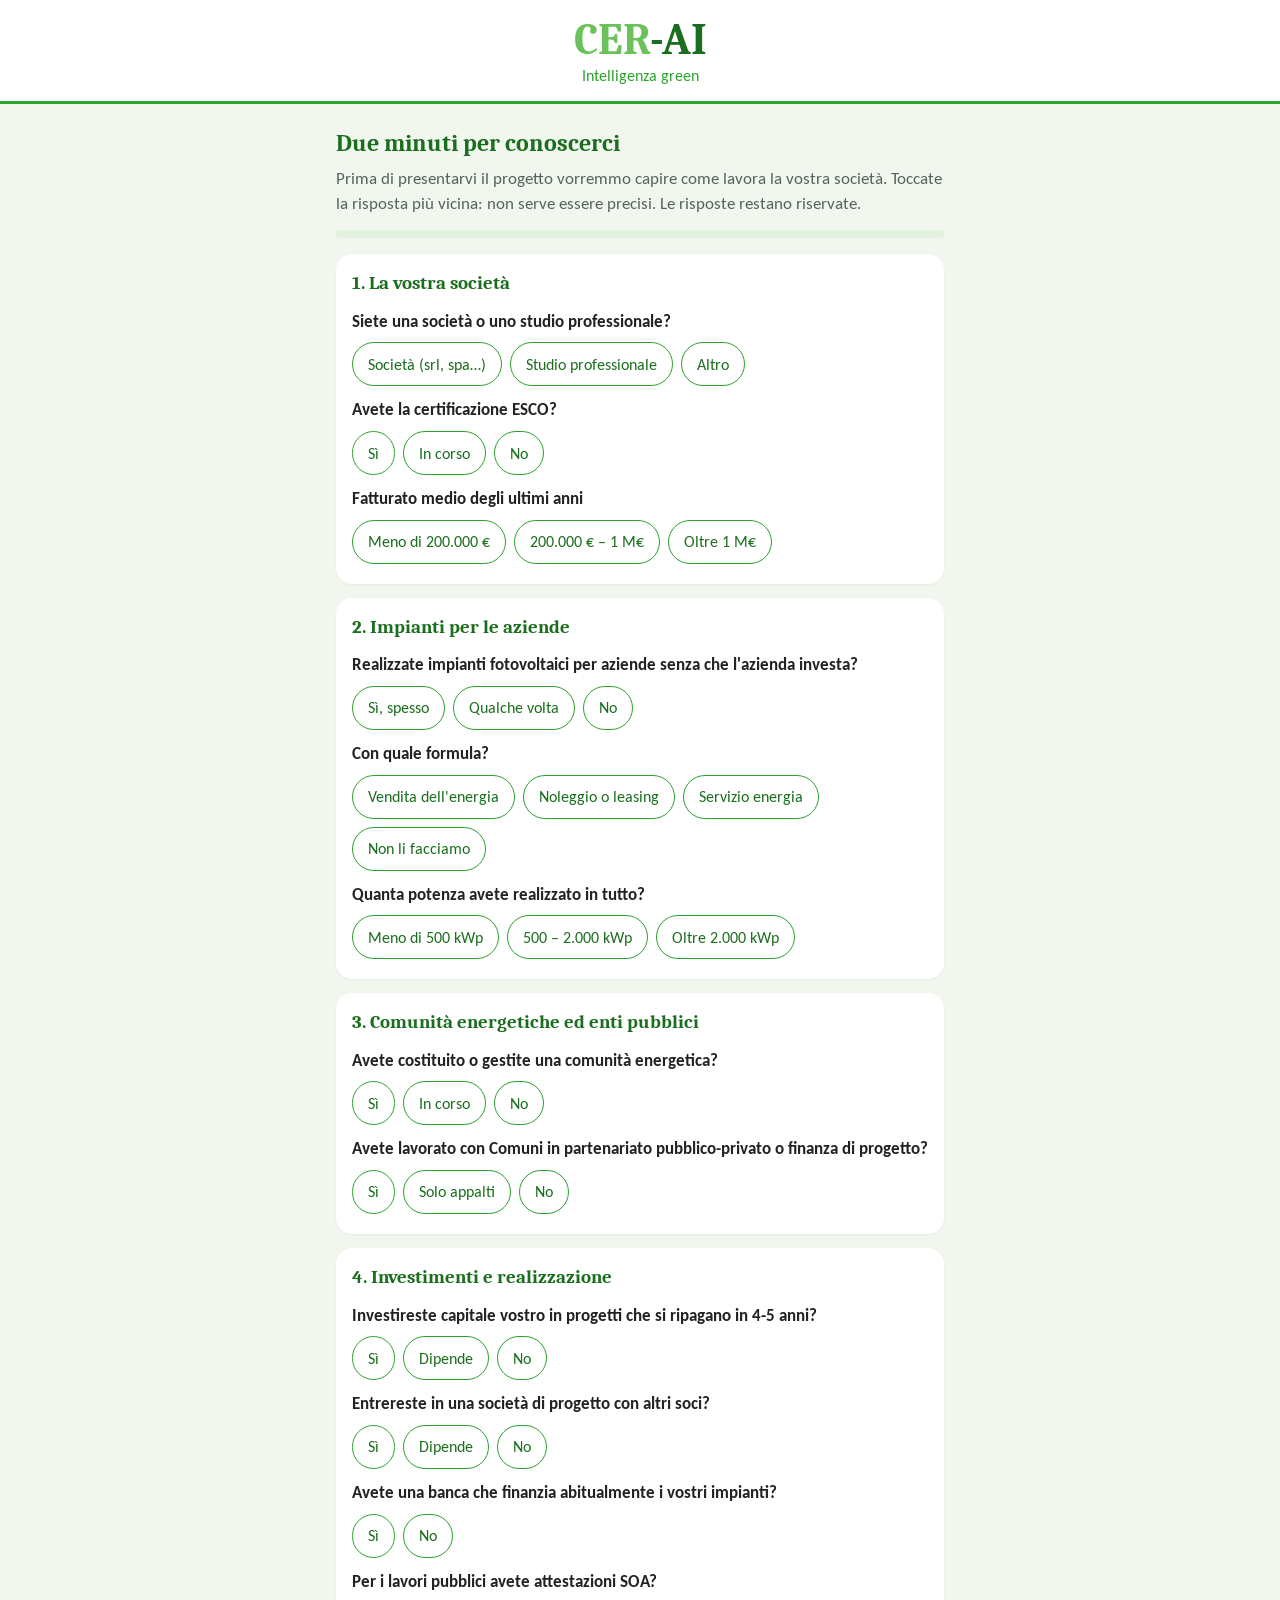
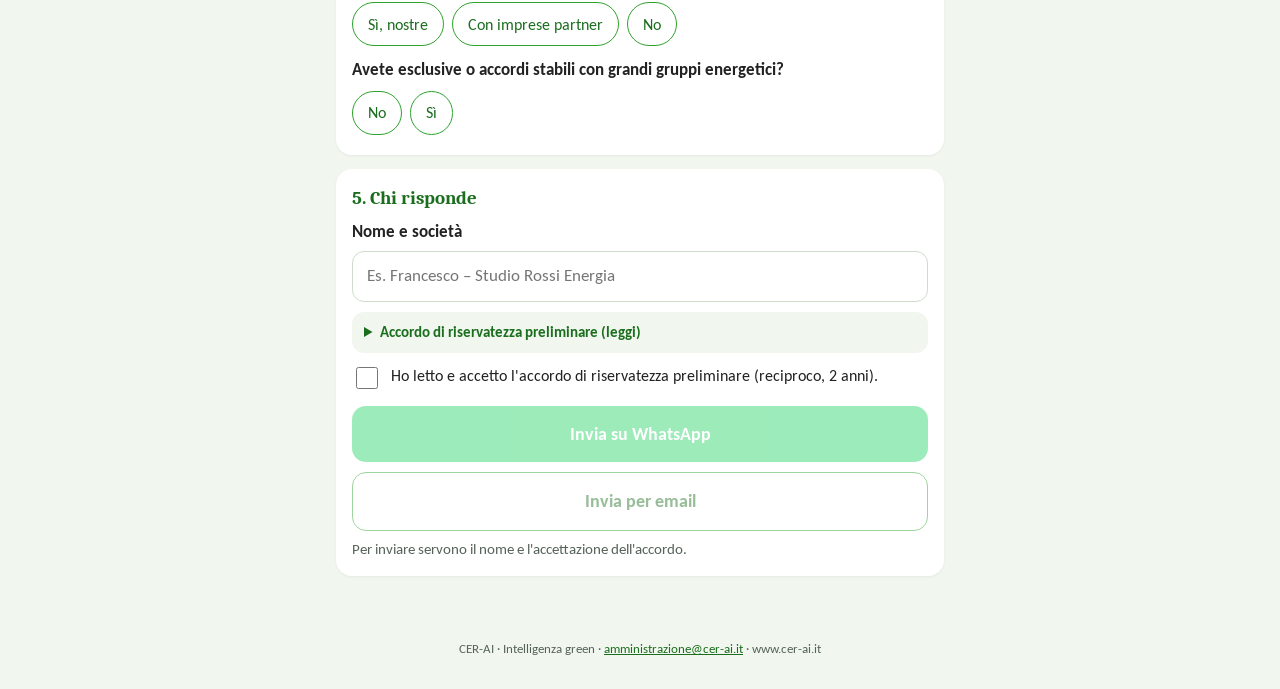
==== esco/index.html @ d5e3bab3 "Questionario partner riservato con accordo di riservatezza preliminare Co-Authored-By: Claude Opus 5" ====
<!doctype html>
<html lang="it">
<head>
<meta charset="utf-8">
<meta name="viewport" content="width=device-width, initial-scale=1">
<meta name="robots" content="noindex,nofollow">
<title>Questionario partner · CER-AI</title>
<link rel="icon" href="data:image/svg+xml,%3Csvg xmlns='http://www.w3.org/2000/svg' viewBox='0 0 64 64'%3E%3Crect width='64' height='64' rx='12' fill='%232DA22D'/%3E%3Ctext x='32' y='42' font-family='Georgia' font-weight='700' font-size='26' fill='%23fff' text-anchor='middle'%3ECA%3C/text%3E%3C/svg%3E">
<style>
@font-face{font-family:Caladea;src:url(../fonts/Caladea-Bold.ttf) format("truetype");font-weight:700;font-display:swap}
@font-face{font-family:Carlito;src:url(../fonts/Carlito-Regular.ttf) format("truetype");font-weight:400;font-display:swap}
@font-face{font-family:Carlito;src:url(../fonts/Carlito-Bold.ttf) format("truetype");font-weight:700;font-display:swap}
:root{--v:#2DA22D;--vs:#1C6E1F;--vc:#6BC25A;--cr:#F1F7EE;--ch:#E3F2DC;--ink:#222;--gr:#56635a}
*{box-sizing:border-box}
body{margin:0;background:var(--cr);color:var(--ink);font-family:Carlito,"Segoe UI",Arial,sans-serif;font-size:17px;line-height:1.45}
header{background:#fff;border-bottom:3px solid var(--v);padding:18px 16px 14px;text-align:center}
.brand{font-family:Caladea,Georgia,serif;font-weight:700;font-size:44px;line-height:1}
.c1{color:var(--vc)}.c2{color:var(--vs)}
.slogan{color:var(--v);font-size:16px;margin-top:2px}
main{max-width:640px;margin:0 auto;padding:18px 16px 40px}
h1{font-family:Caladea,Georgia,serif;color:var(--vs);font-size:24px;margin:4px 0 6px}
.lead{color:var(--gr);margin:0 0 14px}
.bar{height:8px;background:var(--ch);border-radius:99px;overflow:hidden;margin:6px 0 16px}
.bar i{display:block;height:100%;width:0;background:var(--v);transition:width .3s}
section{background:#fff;border-radius:16px;padding:16px;margin-bottom:14px;box-shadow:0 1px 3px rgba(0,0,0,.05)}
section h2{font-family:Caladea,Georgia,serif;color:var(--vs);font-size:19px;margin:0 0 8px}
.q{margin:12px 0 4px}
.q p{margin:0 0 8px;font-weight:700}
.opts{display:flex;flex-wrap:wrap;gap:8px}
.opts button{font:inherit;font-size:16px;border:1.5px solid var(--v);background:#fff;color:var(--vs);border-radius:999px;padding:9px 15px;cursor:pointer;min-height:44px}
.opts button[aria-pressed="true"]{background:var(--v);color:#fff}
.note{font-size:14px;color:var(--gr);margin-top:6px}
input[type=text]{width:100%;font:inherit;padding:12px 14px;border:1.5px solid #cfdccc;border-radius:12px;margin-top:6px}
label.chk{display:flex;gap:10px;align-items:flex-start;margin-top:12px;font-size:15.5px}
label.chk input{width:22px;height:22px;margin-top:2px;accent-color:var(--v);flex:none}
details{background:var(--cr);border-radius:12px;padding:10px 12px;margin-top:10px;font-size:15px}
summary{cursor:pointer;font-weight:700;color:var(--vs)}
details ol{padding-left:18px;margin:8px 0}
a{color:var(--vs)}
.send{display:grid;gap:10px;margin-top:14px}
.btn{display:flex;align-items:center;justify-content:center;gap:10px;font:inherit;font-weight:700;font-size:18px;border:0;border-radius:14px;padding:15px;cursor:pointer;text-decoration:none}
.wa{background:#25D366;color:#fff}
.mail{background:#fff;color:var(--vs);border:1.5px solid var(--v)}
.btn[aria-disabled="true"]{opacity:.45;pointer-events:none}
#msg{font-size:15px;color:var(--gr);min-height:1.2em;margin-top:8px}
footer{text-align:center;color:var(--gr);font-size:13px;padding:10px 16px 30px}
</style>
</head>
<body>
<header>
 <div class="brand"><span class="c1">CER</span><span class="c2">-AI</span></div>
 <div class="slogan">Intelligenza green</div>
</header>
<main>
 <h1>Due minuti per conoscerci</h1>
 <p class="lead">Prima di presentarvi il progetto vorremmo capire come lavora la vostra società. Toccate la risposta più vicina: non serve essere precisi. Le risposte restano riservate.</p>
 <div class="bar" aria-hidden="true"><i id="prog"></i></div>

 <form id="f" onsubmit="return false">
 <section>
  <h2>1. La vostra società</h2>
  <div class="q" data-q="Forma della società"><p>Siete una società o uno studio professionale?</p><div class="opts"><button type="button">Società (srl, spa…)</button><button type="button">Studio professionale</button><button type="button">Altro</button></div></div>
  <div class="q" data-q="Certificazione ESCO"><p>Avete la certificazione ESCO?</p><div class="opts"><button type="button">Sì</button><button type="button">In corso</button><button type="button">No</button></div></div>
  <div class="q" data-q="Fatturato medio annuo"><p>Fatturato medio degli ultimi anni</p><div class="opts"><button type="button">Meno di 200.000 €</button><button type="button">200.000 € – 1 M€</button><button type="button">Oltre 1 M€</button></div></div>
 </section>

 <section>
  <h2>2. Impianti per le aziende</h2>
  <div class="q" data-q="Impianti FV per aziende senza investimento del cliente"><p>Realizzate impianti fotovoltaici per aziende senza che l'azienda investa?</p><div class="opts"><button type="button">Sì, spesso</button><button type="button">Qualche volta</button><button type="button">No</button></div></div>
  <div class="q" data-q="Formula usata"><p>Con quale formula?</p><div class="opts"><button type="button">Vendita dell'energia</button><button type="button">Noleggio o leasing</button><button type="button">Servizio energia</button><button type="button">Non li facciamo</button></div></div>
  <div class="q" data-q="Potenza realizzata in tutto"><p>Quanta potenza avete realizzato in tutto?</p><div class="opts"><button type="button">Meno di 500 kWp</button><button type="button">500 – 2.000 kWp</button><button type="button">Oltre 2.000 kWp</button></div></div>
 </section>

 <section>
  <h2>3. Comunità energetiche ed enti pubblici</h2>
  <div class="q" data-q="Esperienza CER"><p>Avete costituito o gestite una comunità energetica?</p><div class="opts"><button type="button">Sì</button><button type="button">In corso</button><button type="button">No</button></div></div>
  <div class="q" data-q="Lavori con i Comuni"><p>Avete lavorato con Comuni in partenariato pubblico-privato o finanza di progetto?</p><div class="opts"><button type="button">Sì</button><button type="button">Solo appalti</button><button type="button">No</button></div></div>
 </section>

 <section>
  <h2>4. Investimenti e realizzazione</h2>
  <div class="q" data-q="Investire capitale proprio (rientro 4-5 anni)"><p>Investireste capitale vostro in progetti che si ripagano in 4-5 anni?</p><div class="opts"><button type="button">Sì</button><button type="button">Dipende</button><button type="button">No</button></div></div>
  <div class="q" data-q="Società di progetto con altri soci"><p>Entrereste in una società di progetto con altri soci?</p><div class="opts"><button type="button">Sì</button><button type="button">Dipende</button><button type="button">No</button></div></div>
  <div class="q" data-q="Banca di riferimento per gli impianti"><p>Avete una banca che finanzia abitualmente i vostri impianti?</p><div class="opts"><button type="button">Sì</button><button type="button">No</button></div></div>
  <div class="q" data-q="Qualificazione per lavori pubblici (SOA)"><p>Per i lavori pubblici avete attestazioni SOA?</p><div class="opts"><button type="button">Sì, nostre</button><button type="button">Con imprese partner</button><button type="button">No</button></div></div>
  <div class="q" data-q="Collaborazioni esclusive con grandi gruppi"><p>Avete esclusive o accordi stabili con grandi gruppi energetici?</p><div class="opts"><button type="button">No</button><button type="button">Sì</button></div></div>
 </section>

 <section>
  <h2>5. Chi risponde</h2>
  <label for="nome" style="font-weight:700">Nome e società</label>
  <input type="text" id="nome" placeholder="Es. Francesco – Studio Rossi Energia" autocomplete="off">
  <details>
   <summary>Accordo di riservatezza preliminare (leggi)</summary>
   <ol>
    <li>Ci scambiamo informazioni su un progetto di energia rinnovabile con comunità energetica ad Angri, per valutare una collaborazione.</li>
    <li>Le informazioni ricevute, comprese queste risposte, restano riservate e si usano solo per questa valutazione.</li>
    <li>Nessuno usa le informazioni dell'altro per fare lo stesso progetto nella stessa area senza di lui. Gare pubbliche e attività altrove restano libere.</li>
    <li>Nessun obbligo di collaborare, nessuna licenza, nessuna penale fissa: solo il risarcimento del danno effettivo.</li>
    <li>Dura 2 anni. Legge italiana, foro di Nocera Inferiore. La copia completa si firma al primo incontro.</li>
   </ol>
   <a href="accordo.html" target="_blank" rel="noopener">Testo completo dell'accordo</a>
  </details>
  <label class="chk"><input type="checkbox" id="ok"> Ho letto e accetto l'accordo di riservatezza preliminare (reciproco, 2 anni).</label>
  <div class="send">
   <a class="btn wa" id="bwa" href="#" aria-disabled="true">Invia su WhatsApp</a>
   <a class="btn mail" id="bmail" href="#" aria-disabled="true">Invia per email</a>
  </div>
  <div id="msg" aria-live="polite">Per inviare servono il nome e l'accettazione dell'accordo.</div>
 </section>
 </form>
</main>
<footer>CER-AI · Intelligenza green · <a href="mailto:amministrazione@cer-ai.it">amministrazione@cer-ai.it</a> · www.cer-ai.it</footer>
<script>
(function(){
 var WA='393339380735', MAIL='amministrazione@cer-ai.it';
 var qs=[].slice.call(document.querySelectorAll('.q')), ans={};
 qs.forEach(function(q){
  var bs=[].slice.call(q.querySelectorAll('button'));
  bs.forEach(function(b){ b.setAttribute('aria-pressed','false');
   b.addEventListener('click',function(){ bs.forEach(function(x){x.setAttribute('aria-pressed','false')}); b.setAttribute('aria-pressed','true'); ans[q.dataset.q]=b.textContent; upd(); });
  });
 });
 var nome=document.getElementById('nome'), ok=document.getElementById('ok'), bwa=document.getElementById('bwa'), bm=document.getElementById('bmail'), msg=document.getElementById('msg'), prog=document.getElementById('prog');
 function testo(){
  var d=new Date(), t=d.toLocaleDateString('it-IT')+' '+d.toLocaleTimeString('it-IT',{hour:'2-digit',minute:'2-digit'});
  var r=['*Questionario CER-AI*','Risponde: '+nome.value.trim(),''];
  qs.forEach(function(q,i){ r.push((i+1)+'. '+q.dataset.q+': '+(ans[q.dataset.q]||'—')); });
  r.push('','Accordo di riservatezza preliminare (v. 19/10/2026): ACCETTATO da '+nome.value.trim()+' il '+t+'.');
  r.push('Chiedo la conferma e la copia dell\'accordo da firmare al primo incontro.');
  return r.join('\n');
 }
 function upd(){
  var n=Object.keys(ans).length; prog.style.width=Math.round((n+(nome.value.trim()?1:0)+(ok.checked?1:0))/(qs.length+2)*100)+'%';
  var pronto=nome.value.trim().length>1 && ok.checked;
  [bwa,bm].forEach(function(b){ b.setAttribute('aria-disabled', pronto?'false':'true'); });
  if(pronto){
   var t=testo();
   bwa.href='https://wa.me/'+WA+'?text='+encodeURIComponent(t);
   bm.href='mailto:'+MAIL+'?subject='+encodeURIComponent('Questionario CER-AI - '+nome.value.trim())+'&body='+encodeURIComponent(t);
   msg.textContent=(n<qs.length?'Hai risposto a '+n+' domande su '+qs.length+'. ':'')+'Tocca un pulsante: si apre il messaggio già pronto, poi premi Invia.';
  } else { bwa.href='#'; bm.href='#'; msg.textContent='Per inviare servono il nome e l\'accettazione dell\'accordo.'; }
 }
 nome.addEventListener('input',upd); ok.addEventListener('change',upd);
 [bwa,bm].forEach(function(b){ b.addEventListener('click',function(){ if(b.getAttribute('aria-disabled')!=='true'){ setTimeout(function(){ msg.textContent='Grazie! Dopo aver premuto Invia riceverai la conferma e la copia dell\'accordo.'; },400);} }); });
 upd();
})();
</script>
</body>
</html>
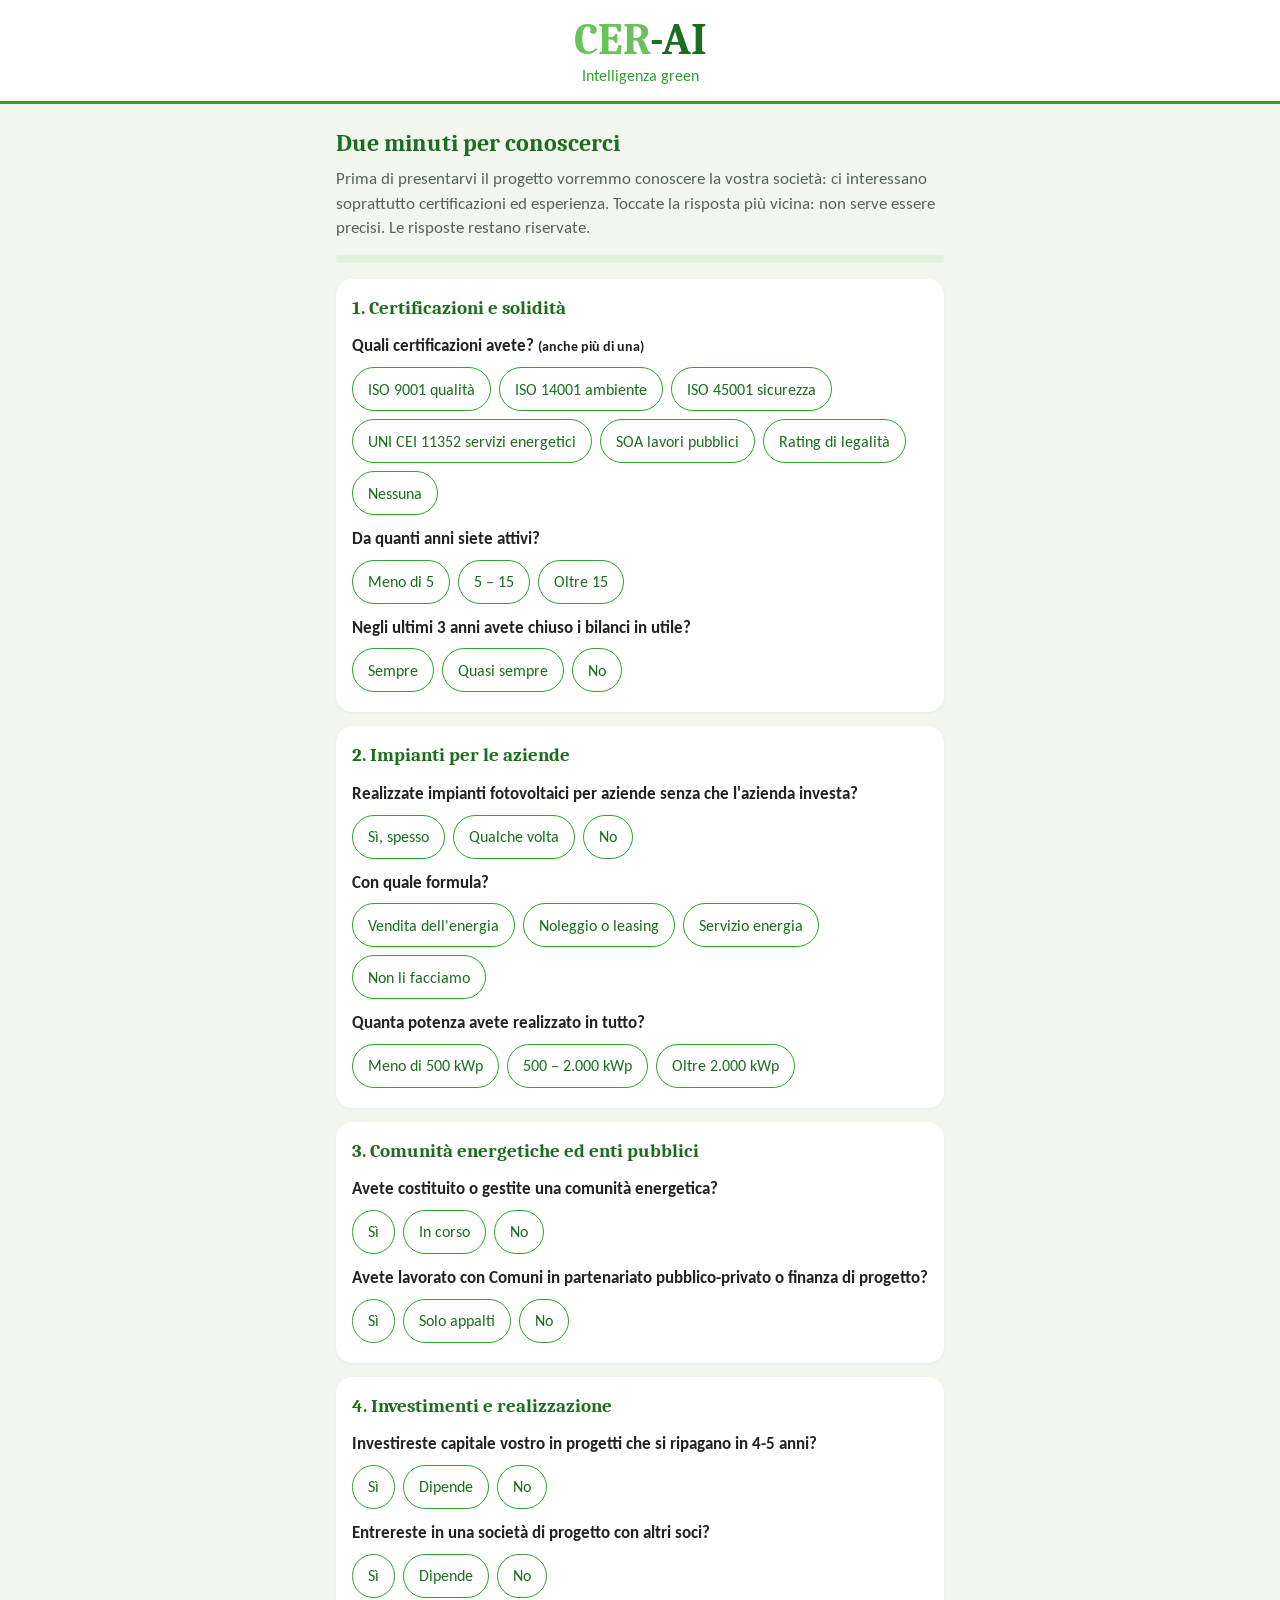
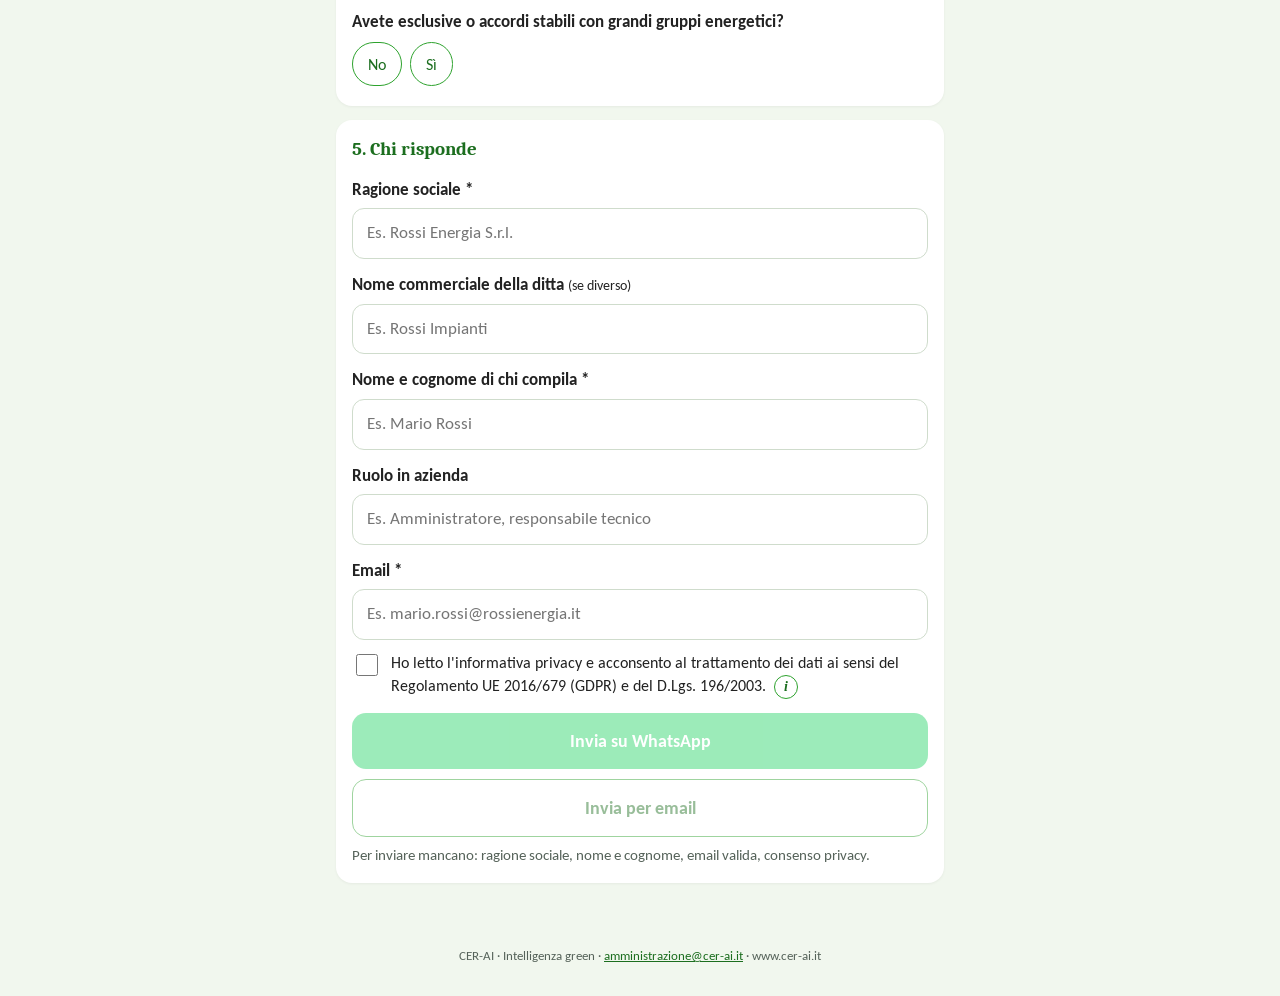
==== commit aafc2bc8: "Questionario partner su /partner/: certificazioni e solidità, dati azienda, consenso privacy; /esco/" ====
--- a/esco/index.html
+++ b/esco/index.html
@@ -1,150 +1,6 @@
-<!doctype html>
-<html lang="it">
-<head>
-<meta charset="utf-8">
-<meta name="viewport" content="width=device-width, initial-scale=1">
-<meta name="robots" content="noindex,nofollow">
-<title>Questionario partner · CER-AI</title>
-<link rel="icon" href="data:image/svg+xml,%3Csvg xmlns='http://www.w3.org/2000/svg' viewBox='0 0 64 64'%3E%3Crect width='64' height='64' rx='12' fill='%232DA22D'/%3E%3Ctext x='32' y='42' font-family='Georgia' font-weight='700' font-size='26' fill='%23fff' text-anchor='middle'%3ECA%3C/text%3E%3C/svg%3E">
-<style>
-@font-face{font-family:Caladea;src:url(../fonts/Caladea-Bold.ttf) format("truetype");font-weight:700;font-display:swap}
-@font-face{font-family:Carlito;src:url(../fonts/Carlito-Regular.ttf) format("truetype");font-weight:400;font-display:swap}
-@font-face{font-family:Carlito;src:url(../fonts/Carlito-Bold.ttf) format("truetype");font-weight:700;font-display:swap}
-:root{--v:#2DA22D;--vs:#1C6E1F;--vc:#6BC25A;--cr:#F1F7EE;--ch:#E3F2DC;--ink:#222;--gr:#56635a}
-*{box-sizing:border-box}
-body{margin:0;background:var(--cr);color:var(--ink);font-family:Carlito,"Segoe UI",Arial,sans-serif;font-size:17px;line-height:1.45}
-header{background:#fff;border-bottom:3px solid var(--v);padding:18px 16px 14px;text-align:center}
-.brand{font-family:Caladea,Georgia,serif;font-weight:700;font-size:44px;line-height:1}
-.c1{color:var(--vc)}.c2{color:var(--vs)}
-.slogan{color:var(--v);font-size:16px;margin-top:2px}
-main{max-width:640px;margin:0 auto;padding:18px 16px 40px}
-h1{font-family:Caladea,Georgia,serif;color:var(--vs);font-size:24px;margin:4px 0 6px}
-.lead{color:var(--gr);margin:0 0 14px}
-.bar{height:8px;background:var(--ch);border-radius:99px;overflow:hidden;margin:6px 0 16px}
-.bar i{display:block;height:100%;width:0;background:var(--v);transition:width .3s}
-section{background:#fff;border-radius:16px;padding:16px;margin-bottom:14px;box-shadow:0 1px 3px rgba(0,0,0,.05)}
-section h2{font-family:Caladea,Georgia,serif;color:var(--vs);font-size:19px;margin:0 0 8px}
-.q{margin:12px 0 4px}
-.q p{margin:0 0 8px;font-weight:700}
-.opts{display:flex;flex-wrap:wrap;gap:8px}
-.opts button{font:inherit;font-size:16px;border:1.5px solid var(--v);background:#fff;color:var(--vs);border-radius:999px;padding:9px 15px;cursor:pointer;min-height:44px}
-.opts button[aria-pressed="true"]{background:var(--v);color:#fff}
-.note{font-size:14px;color:var(--gr);margin-top:6px}
-input[type=text]{width:100%;font:inherit;padding:12px 14px;border:1.5px solid #cfdccc;border-radius:12px;margin-top:6px}
-label.chk{display:flex;gap:10px;align-items:flex-start;margin-top:12px;font-size:15.5px}
-label.chk input{width:22px;height:22px;margin-top:2px;accent-color:var(--v);flex:none}
-details{background:var(--cr);border-radius:12px;padding:10px 12px;margin-top:10px;font-size:15px}
-summary{cursor:pointer;font-weight:700;color:var(--vs)}
-details ol{padding-left:18px;margin:8px 0}
-a{color:var(--vs)}
-.send{display:grid;gap:10px;margin-top:14px}
-.btn{display:flex;align-items:center;justify-content:center;gap:10px;font:inherit;font-weight:700;font-size:18px;border:0;border-radius:14px;padding:15px;cursor:pointer;text-decoration:none}
-.wa{background:#25D366;color:#fff}
-.mail{background:#fff;color:var(--vs);border:1.5px solid var(--v)}
-.btn[aria-disabled="true"]{opacity:.45;pointer-events:none}
-#msg{font-size:15px;color:var(--gr);min-height:1.2em;margin-top:8px}
-footer{text-align:center;color:var(--gr);font-size:13px;padding:10px 16px 30px}
-</style>
-</head>
-<body>
-<header>
- <div class="brand"><span class="c1">CER</span><span class="c2">-AI</span></div>
- <div class="slogan">Intelligenza green</div>
-</header>
-<main>
- <h1>Due minuti per conoscerci</h1>
- <p class="lead">Prima di presentarvi il progetto vorremmo capire come lavora la vostra società. Toccate la risposta più vicina: non serve essere precisi. Le risposte restano riservate.</p>
- <div class="bar" aria-hidden="true"><i id="prog"></i></div>
-
- <form id="f" onsubmit="return false">
- <section>
-  <h2>1. La vostra società</h2>
-  <div class="q" data-q="Forma della società"><p>Siete una società o uno studio professionale?</p><div class="opts"><button type="button">Società (srl, spa…)</button><button type="button">Studio professionale</button><button type="button">Altro</button></div></div>
-  <div class="q" data-q="Certificazione ESCO"><p>Avete la certificazione ESCO?</p><div class="opts"><button type="button">Sì</button><button type="button">In corso</button><button type="button">No</button></div></div>
-  <div class="q" data-q="Fatturato medio annuo"><p>Fatturato medio degli ultimi anni</p><div class="opts"><button type="button">Meno di 200.000 €</button><button type="button">200.000 € – 1 M€</button><button type="button">Oltre 1 M€</button></div></div>
- </section>
-
- <section>
-  <h2>2. Impianti per le aziende</h2>
-  <div class="q" data-q="Impianti FV per aziende senza investimento del cliente"><p>Realizzate impianti fotovoltaici per aziende senza che l'azienda investa?</p><div class="opts"><button type="button">Sì, spesso</button><button type="button">Qualche volta</button><button type="button">No</button></div></div>
-  <div class="q" data-q="Formula usata"><p>Con quale formula?</p><div class="opts"><button type="button">Vendita dell'energia</button><button type="button">Noleggio o leasing</button><button type="button">Servizio energia</button><button type="button">Non li facciamo</button></div></div>
-  <div class="q" data-q="Potenza realizzata in tutto"><p>Quanta potenza avete realizzato in tutto?</p><div class="opts"><button type="button">Meno di 500 kWp</button><button type="button">500 – 2.000 kWp</button><button type="button">Oltre 2.000 kWp</button></div></div>
- </section>
-
- <section>
-  <h2>3. Comunità energetiche ed enti pubblici</h2>
-  <div class="q" data-q="Esperienza CER"><p>Avete costituito o gestite una comunità energetica?</p><div class="opts"><button type="button">Sì</button><button type="button">In corso</button><button type="button">No</button></div></div>
-  <div class="q" data-q="Lavori con i Comuni"><p>Avete lavorato con Comuni in partenariato pubblico-privato o finanza di progetto?</p><div class="opts"><button type="button">Sì</button><button type="button">Solo appalti</button><button type="button">No</button></div></div>
- </section>
-
- <section>
-  <h2>4. Investimenti e realizzazione</h2>
-  <div class="q" data-q="Investire capitale proprio (rientro 4-5 anni)"><p>Investireste capitale vostro in progetti che si ripagano in 4-5 anni?</p><div class="opts"><button type="button">Sì</button><button type="button">Dipende</button><button type="button">No</button></div></div>
-  <div class="q" data-q="Società di progetto con altri soci"><p>Entrereste in una società di progetto con altri soci?</p><div class="opts"><button type="button">Sì</button><button type="button">Dipende</button><button type="button">No</button></div></div>
-  <div class="q" data-q="Banca di riferimento per gli impianti"><p>Avete una banca che finanzia abitualmente i vostri impianti?</p><div class="opts"><button type="button">Sì</button><button type="button">No</button></div></div>
-  <div class="q" data-q="Qualificazione per lavori pubblici (SOA)"><p>Per i lavori pubblici avete attestazioni SOA?</p><div class="opts"><button type="button">Sì, nostre</button><button type="button">Con imprese partner</button><button type="button">No</button></div></div>
-  <div class="q" data-q="Collaborazioni esclusive con grandi gruppi"><p>Avete esclusive o accordi stabili con grandi gruppi energetici?</p><div class="opts"><button type="button">No</button><button type="button">Sì</button></div></div>
- </section>
-
- <section>
-  <h2>5. Chi risponde</h2>
-  <label for="nome" style="font-weight:700">Nome e società</label>
-  <input type="text" id="nome" placeholder="Es. Francesco – Studio Rossi Energia" autocomplete="off">
-  <details>
-   <summary>Accordo di riservatezza preliminare (leggi)</summary>
-   <ol>
-    <li>Ci scambiamo informazioni su un progetto di energia rinnovabile con comunità energetica ad Angri, per valutare una collaborazione.</li>
-    <li>Le informazioni ricevute, comprese queste risposte, restano riservate e si usano solo per questa valutazione.</li>
-    <li>Nessuno usa le informazioni dell'altro per fare lo stesso progetto nella stessa area senza di lui. Gare pubbliche e attività altrove restano libere.</li>
-    <li>Nessun obbligo di collaborare, nessuna licenza, nessuna penale fissa: solo il risarcimento del danno effettivo.</li>
-    <li>Dura 2 anni. Legge italiana, foro di Nocera Inferiore. La copia completa si firma al primo incontro.</li>
-   </ol>
-   <a href="accordo.html" target="_blank" rel="noopener">Testo completo dell'accordo</a>
-  </details>
-  <label class="chk"><input type="checkbox" id="ok"> Ho letto e accetto l'accordo di riservatezza preliminare (reciproco, 2 anni).</label>
-  <div class="send">
-   <a class="btn wa" id="bwa" href="#" aria-disabled="true">Invia su WhatsApp</a>
-   <a class="btn mail" id="bmail" href="#" aria-disabled="true">Invia per email</a>
-  </div>
-  <div id="msg" aria-live="polite">Per inviare servono il nome e l'accettazione dell'accordo.</div>
- </section>
- </form>
-</main>
-<footer>CER-AI · Intelligenza green · <a href="mailto:amministrazione@cer-ai.it">amministrazione@cer-ai.it</a> · www.cer-ai.it</footer>
-<script>
-(function(){
- var WA='393339380735', MAIL='amministrazione@cer-ai.it';
- var qs=[].slice.call(document.querySelectorAll('.q')), ans={};
- qs.forEach(function(q){
-  var bs=[].slice.call(q.querySelectorAll('button'));
-  bs.forEach(function(b){ b.setAttribute('aria-pressed','false');
-   b.addEventListener('click',function(){ bs.forEach(function(x){x.setAttribute('aria-pressed','false')}); b.setAttribute('aria-pressed','true'); ans[q.dataset.q]=b.textContent; upd(); });
-  });
- });
- var nome=document.getElementById('nome'), ok=document.getElementById('ok'), bwa=document.getElementById('bwa'), bm=document.getElementById('bmail'), msg=document.getElementById('msg'), prog=document.getElementById('prog');
- function testo(){
-  var d=new Date(), t=d.toLocaleDateString('it-IT')+' '+d.toLocaleTimeString('it-IT',{hour:'2-digit',minute:'2-digit'});
-  var r=['*Questionario CER-AI*','Risponde: '+nome.value.trim(),''];
-  qs.forEach(function(q,i){ r.push((i+1)+'. '+q.dataset.q+': '+(ans[q.dataset.q]||'—')); });
-  r.push('','Accordo di riservatezza preliminare (v. 19/10/2026): ACCETTATO da '+nome.value.trim()+' il '+t+'.');
-  r.push('Chiedo la conferma e la copia dell\'accordo da firmare al primo incontro.');
-  return r.join('\n');
- }
- function upd(){
-  var n=Object.keys(ans).length; prog.style.width=Math.round((n+(nome.value.trim()?1:0)+(ok.checked?1:0))/(qs.length+2)*100)+'%';
-  var pronto=nome.value.trim().length>1 && ok.checked;
-  [bwa,bm].forEach(function(b){ b.setAttribute('aria-disabled', pronto?'false':'true'); });
-  if(pronto){
-   var t=testo();
-   bwa.href='https://wa.me/'+WA+'?text='+encodeURIComponent(t);
-   bm.href='mailto:'+MAIL+'?subject='+encodeURIComponent('Questionario CER-AI - '+nome.value.trim())+'&body='+encodeURIComponent(t);
-   msg.textContent=(n<qs.length?'Hai risposto a '+n+' domande su '+qs.length+'. ':'')+'Tocca un pulsante: si apre il messaggio già pronto, poi premi Invia.';
-  } else { bwa.href='#'; bm.href='#'; msg.textContent='Per inviare servono il nome e l\'accettazione dell\'accordo.'; }
- }
- nome.addEventListener('input',upd); ok.addEventListener('change',upd);
- [bwa,bm].forEach(function(b){ b.addEventListener('click',function(){ if(b.getAttribute('aria-disabled')!=='true'){ setTimeout(function(){ msg.textContent='Grazie! Dopo aver premuto Invia riceverai la conferma e la copia dell\'accordo.'; },400);} }); });
- upd();
-})();
-</script>
-</body>
-</html>
+<!DOCTYPE html>
+<html lang="it"><head><meta charset="utf-8"><meta name="robots" content="noindex,nofollow">
+<meta http-equiv="refresh" content="0; url=../partner/"><link rel="canonical" href="https://www.cer-ai.it/partner/">
+<title>CER-AI · Questionario partner</title></head>
+<body><p>Il questionario si è spostato: <a href="../partner/">www.cer-ai.it/partner/</a></p>
+<script>location.replace('../partner/'+location.search)</script></body></html>
